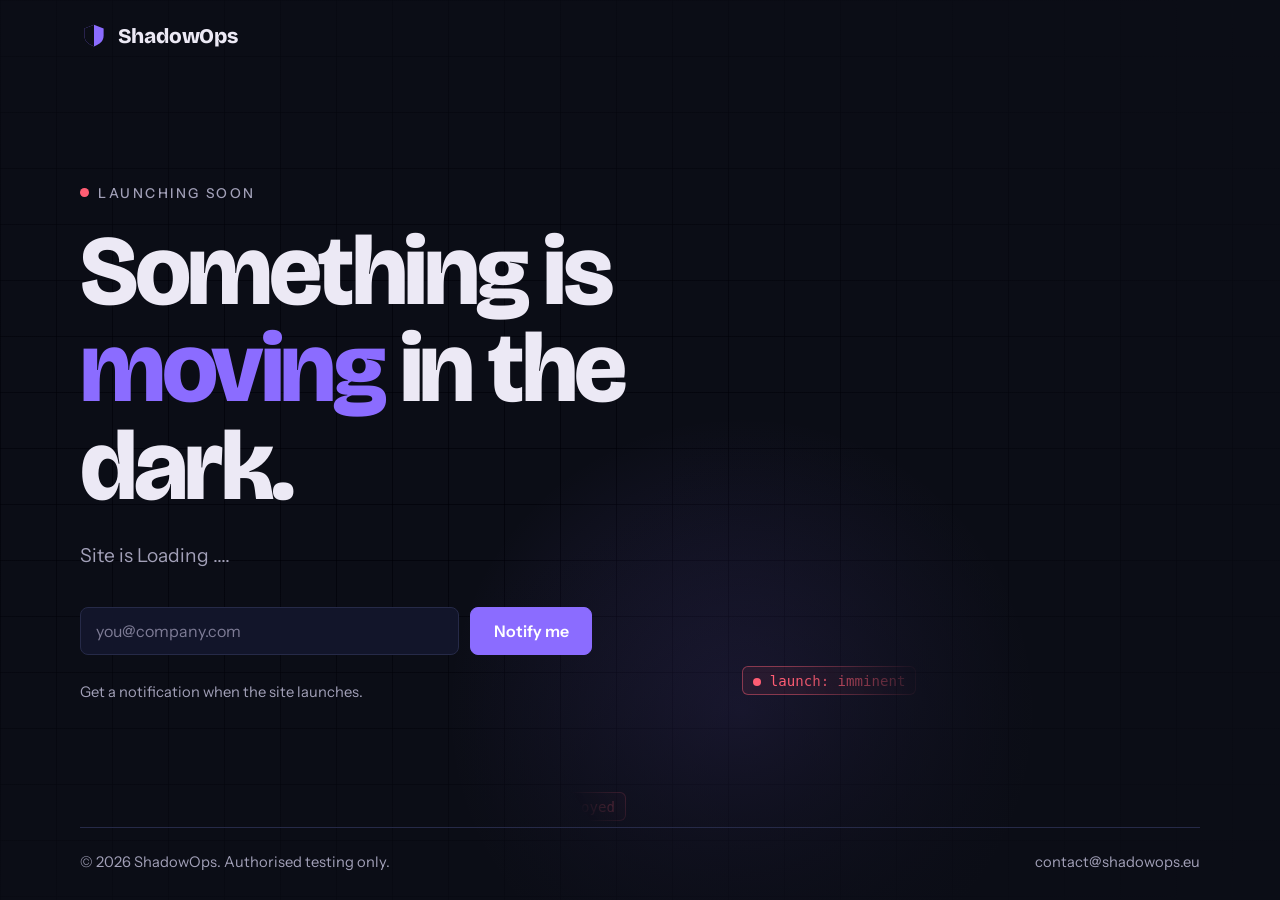
==== index.html @ 65a9c164 "Comming Soon Page" ====
<!DOCTYPE html>
<html lang="en">
<head>
<meta charset="utf-8">
<meta name="viewport" content="width=device-width, initial-scale=1">
<title>ShadowOps – Coming soon</title>
<meta name="description" content="ShadowOps is launching soon. Penetration testing, red teaming and purple teaming.">
<link rel="icon" href="data:image/svg+xml,<svg xmlns='http://www.w3.org/2000/svg' viewBox='0 0 32 32'><rect width='32' height='32' rx='7' fill='%230b0d16'/><path d='M16 5 6 9v7c0 6 4 9 10 11 6-2 10-5 10-11V9z' fill='%238b6cff'/><path d='M16 5v22c-6-2-10-5-10-11V9z' fill='%230b0d16'/></svg>">
<link rel="preconnect" href="https://fonts.googleapis.com">
<link rel="preconnect" href="https://fonts.gstatic.com" crossorigin>
<link href="https://fonts.googleapis.com/css2?family=Bricolage+Grotesque:opsz,wght@12..96,500;12..96,700;12..96,800&family=Instrument+Sans:wght@400;500;600&display=swap" rel="stylesheet">
<style>
:root{
  --ink:#0b0d16; --line:#262a48; --panel:#12152a;
  --text:#ece9f5; --muted:#a2a0b8; --violet:#8b6cff; --signal:#ff5d73;
  --display:"Bricolage Grotesque","Segoe UI",system-ui,sans-serif;
  --body:"Instrument Sans","Segoe UI",system-ui,sans-serif;
  --mono:ui-monospace,SFMono-Regular,Menlo,Consolas,monospace;
}
*{box-sizing:border-box;margin:0}
html,body{height:100%}
body{background:var(--ink);color:var(--text);font:400 1.0625rem/1.65 var(--body);-webkit-font-smoothing:antialiased}
:focus-visible{outline:2px solid var(--violet);outline-offset:3px;border-radius:4px}
.wrap{width:min(1120px,100% - 2.5rem);margin-inline:auto}

.hero{position:relative;min-height:100svh;display:flex;flex-direction:column;overflow:hidden;
  background:
   radial-gradient(circle 420px at var(--x,70%) var(--y,40%),rgba(139,108,255,.16),transparent 70%),
   linear-gradient(var(--line) 1px,transparent 1px) 0 0/56px 56px,
   linear-gradient(90deg,var(--line) 1px,transparent 1px) 0 0/56px 56px,
   var(--ink);
  background-blend-mode:normal,soft-light,soft-light,normal}
.hero::after{content:"";position:absolute;inset:0;background:radial-gradient(ellipse at 30% 50%,transparent 20%,var(--ink) 95%);pointer-events:none}

header{position:relative;z-index:3;padding:1.4rem 0}
.logo{display:inline-flex;align-items:center;gap:.6rem;font:800 1.3rem var(--display);letter-spacing:-.01em}

main{position:relative;z-index:3;flex:1;display:flex;align-items:center}
.eyebrow{display:inline-flex;align-items:center;gap:.6rem;font:500 .85rem var(--body);letter-spacing:.18em;text-transform:uppercase;color:var(--muted);margin-bottom:1.4rem}
.eyebrow::before{content:"";width:.55rem;height:.55rem;border-radius:50%;background:var(--signal);box-shadow:0 0 0 0 rgba(255,93,115,.6);animation:pulse 2.2s infinite}
@keyframes pulse{70%{box-shadow:0 0 0 .7rem rgba(255,93,115,0)}100%{box-shadow:0 0 0 0 rgba(255,93,115,0)}}
h1{font:800 clamp(2.8rem,8vw,6.2rem)/.98 var(--display);letter-spacing:-.035em;max-width:11ch}
h1 em{font-style:normal;color:var(--violet)}
.lead{margin-top:1.6rem;max-width:46ch;color:var(--muted);font-size:1.2rem}

form{margin-top:2.2rem;display:flex;gap:.7rem;flex-wrap:wrap;max-width:32rem}
input{flex:1 1 15rem;font:400 1rem var(--body);color:var(--text);background:var(--panel);border:1px solid var(--line);border-radius:8px;padding:.8rem .95rem}
input::placeholder{color:#7e7c96}
input:focus{outline:2px solid var(--violet);outline-offset:1px;border-color:transparent}
button{padding:.8rem 1.4rem;border:1px solid var(--violet);border-radius:8px;background:var(--violet);color:#fff;font:600 1rem var(--body);cursor:pointer;transition:background .2s,transform .2s}
button:hover{background:#a08aff;transform:translateY(-1px)}
.hint{margin-top:1.6rem;color:var(--muted);font-size:.92rem}

footer{position:relative;z-index:3;padding:1.6rem 0;color:var(--muted);font-size:.92rem}
footer .wrap{display:flex;justify-content:space-between;flex-wrap:wrap;gap:.6rem;border-top:1px solid var(--line);padding-top:1.4rem}

.found{position:absolute;inset:0;z-index:1;pointer-events:none;
  -webkit-mask-image:radial-gradient(circle 190px at var(--x,70%) var(--y,40%),#000 30%,transparent 100%);
          mask-image:radial-gradient(circle 190px at var(--x,70%) var(--y,40%),#000 30%,transparent 100%)}
.found span{position:absolute;font:500 .88rem var(--mono);color:var(--signal);white-space:nowrap;
  padding:.35rem .6rem;border:1px solid rgba(255,93,115,.45);border-radius:6px;background:rgba(255,93,115,.08)}
.found span::before{content:"";display:inline-block;width:.5rem;height:.5rem;border-radius:50%;background:var(--signal);margin-right:.55rem}

@media(prefers-reduced-motion:reduce){*{animation:none!important;transition:none!important}}
</style>
</head>
<body>
<div class="hero" id="hero">
  <div class="found" aria-hidden="true">
    <span style="left:8%;top:24%">status: staging environment</span>
    <span style="left:56%;top:16%">pentesting: ready</span>
    <span style="left:64%;top:46%">red teaming: ready</span>
    <span style="left:12%;top:68%">purple teaming: ready</span>
    <span style="left:58%;top:74%">launch: imminent</span>
    <span style="left:32%;top:88%">website: 98% deployed</span>
    <span style="left:78%;top:30%">you found us early</span>
  </div>

  <header>
    <div class="wrap">
      <span class="logo">
        <svg width="28" height="28" viewBox="0 0 32 32" aria-hidden="true"><path d="M16 3 5 7.5v8c0 6.500 4.500 10 11 12.500 6.500-2.500 11-6 11-12.500v-8z" fill="#8b6cff"/><path d="M16 3v25C9.500 25.500 5 22 5 15.500v-8z" fill="#0b0d16"/></svg>
        ShadowOps
      </span>
    </div>
  </header>

  <main>
    <div class="wrap">
      <div class="eyebrow">Launching soon</div>
      <h1>Something is <em>moving</em> in the dark.</h1>
      <p class="lead">Site is Loading ....</p>
      <form id="form">
        <input type="email" name="email" placeholder="you@company.com" aria-label="Email address" required autocomplete="email">
        <button type="submit">Notify me</button>
      </form>
      <p class="hint" id="hint">Get a notification when the site launches.</p>
    </div>
  </main>

  <footer>
    <div class="wrap">
      <span>© <span id="yr"></span> ShadowOps. Authorised testing only.</span>
      <span>contact@shadowops.eu</span>
    </div>
  </footer>
</div>

<script>
const hero=document.getElementById('hero'),found=hero.querySelector('.found'),hint=document.getElementById('hint');
const reduce=matchMedia('(prefers-reduced-motion: reduce)').matches;
let t=0,pointer=false;
const set=(x,y)=>{for(const el of [hero,found]){el.style.setProperty('--x',x+'px');el.style.setProperty('--y',y+'px')}};
hero.addEventListener('pointermove',e=>{if(e.pointerType==='mouse'){pointer=true;const r=hero.getBoundingClientRect();set(e.clientX-r.left,e.clientY-r.top)}});
hero.addEventListener('pointerleave',()=>{pointer=false});
if(!reduce){(function drift(){
  if(!pointer){const r=hero.getBoundingClientRect();t+=.006;
    set(r.width*(.5+.38*Math.sin(t*1.3)),r.height*(.5+.3*Math.sin(t*1.9+1)))}
  requestAnimationFrame(drift)})();
}else{set(innerWidth*.65,innerHeight*.45)}
if(matchMedia('(hover: none)').matches)hint.textContent='The light is scanning. Watch what it uncovers.';
document.getElementById('yr').textContent=new Date().getFullYear();
document.getElementById('form').addEventListener('submit',e=>{
  e.preventDefault();const email=new FormData(e.target).get('email');
  location.href='mailto:contact@shadowops.eu?subject='+encodeURIComponent('Notify me at launch')+'&body='+encodeURIComponent('Please notify me when ShadowOps launches: '+email);
});
</script>
</body>
</html>
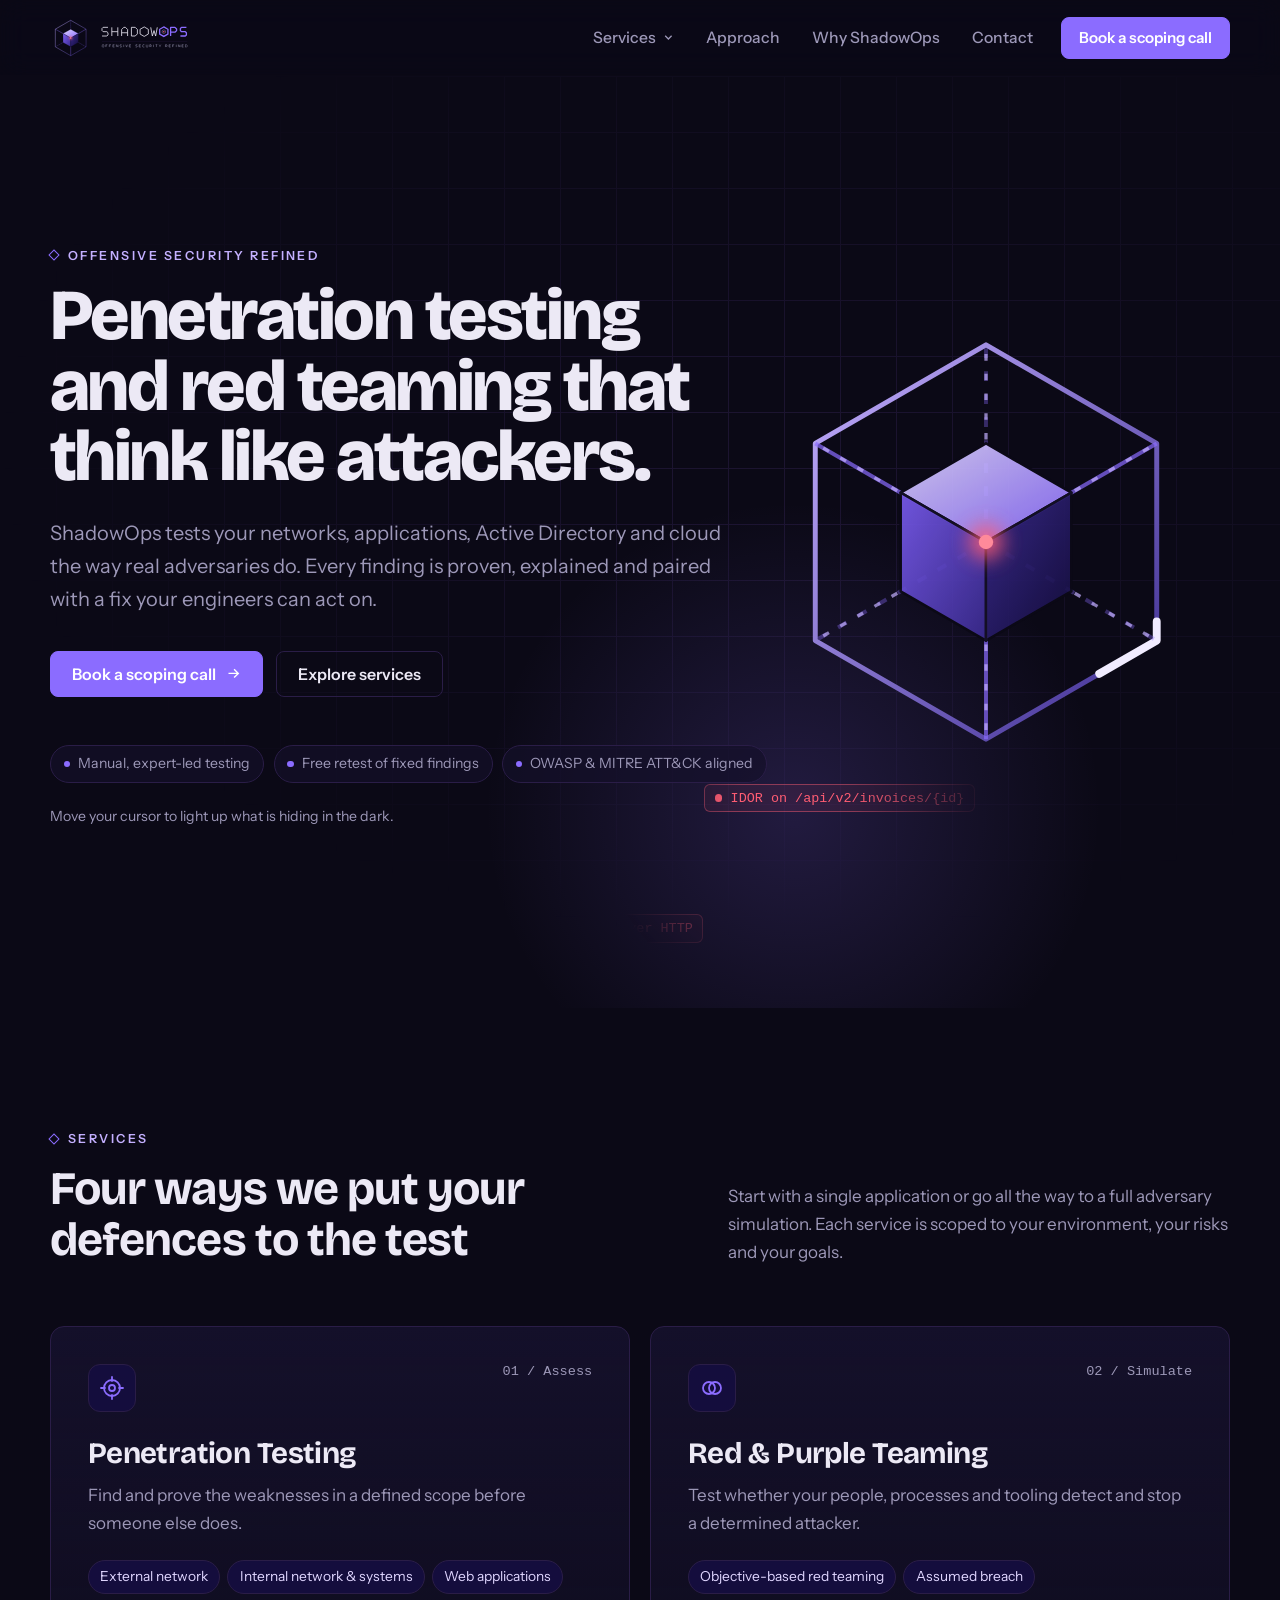
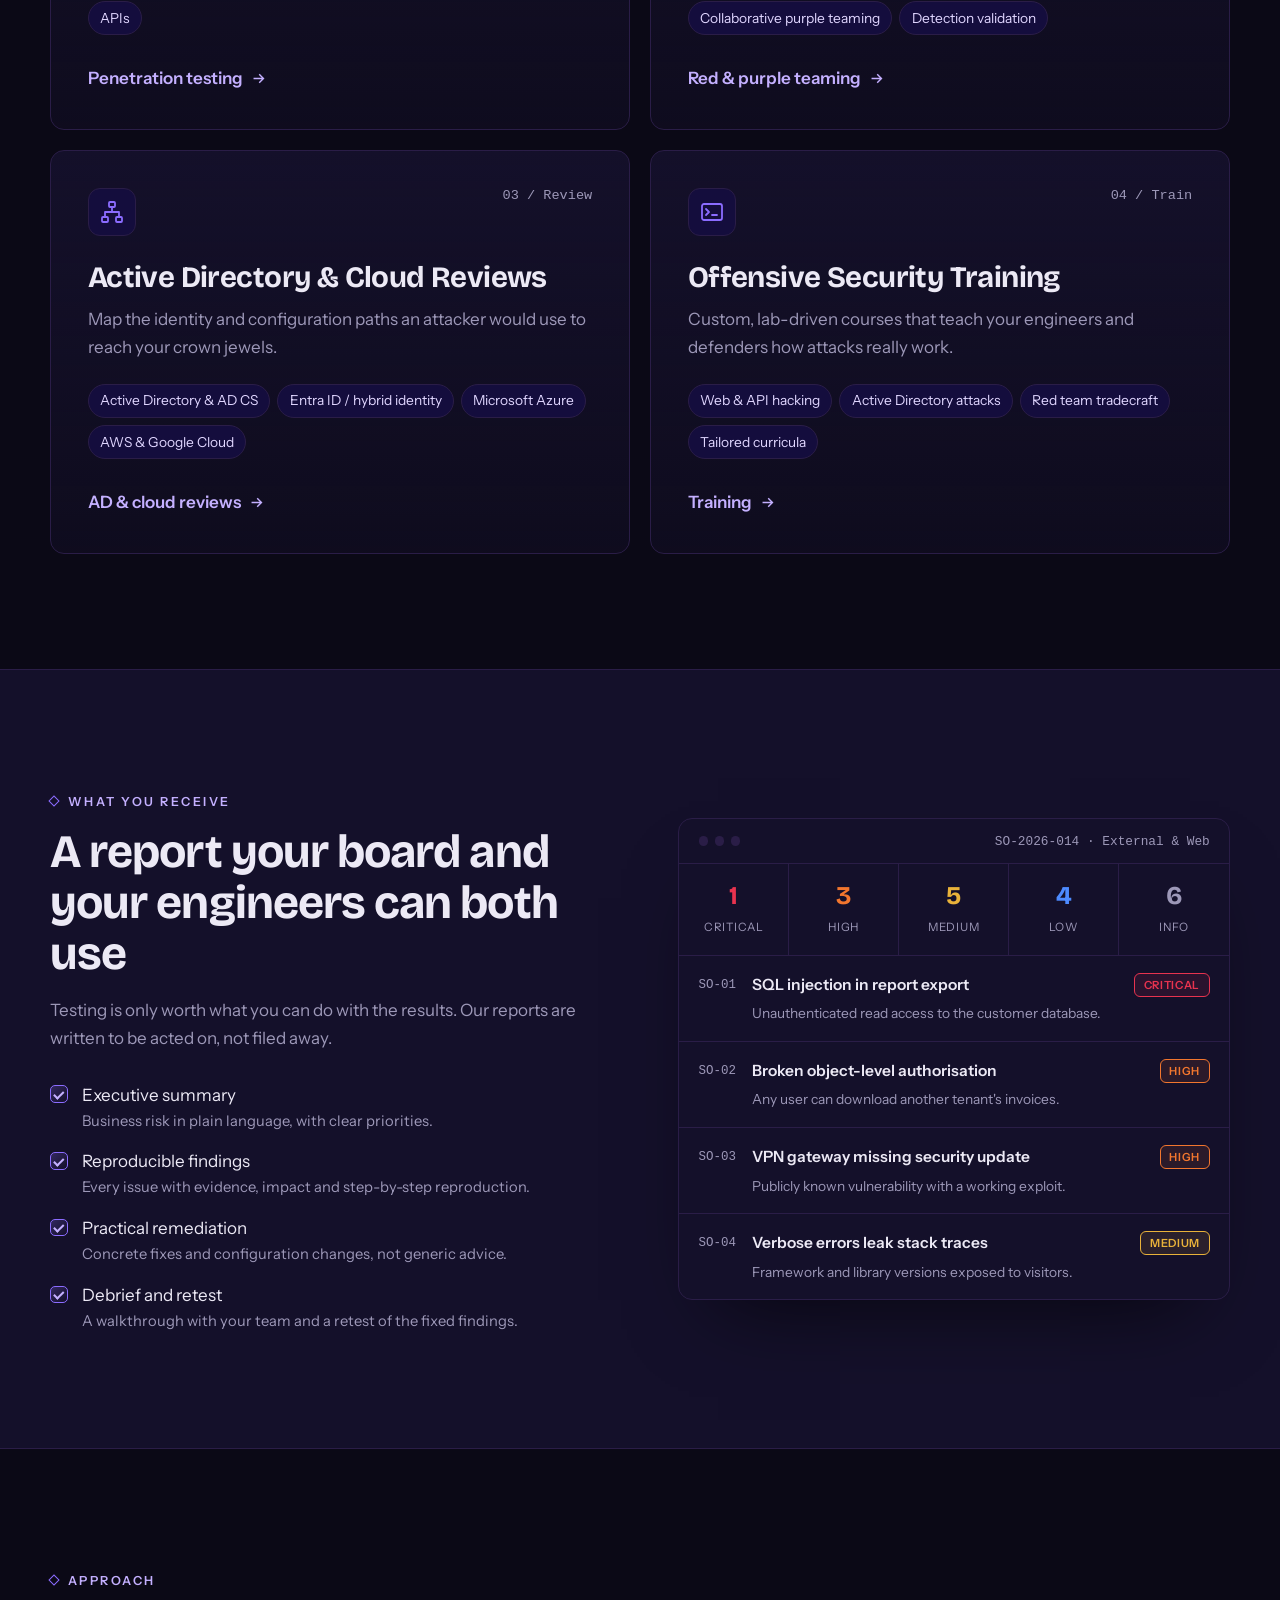
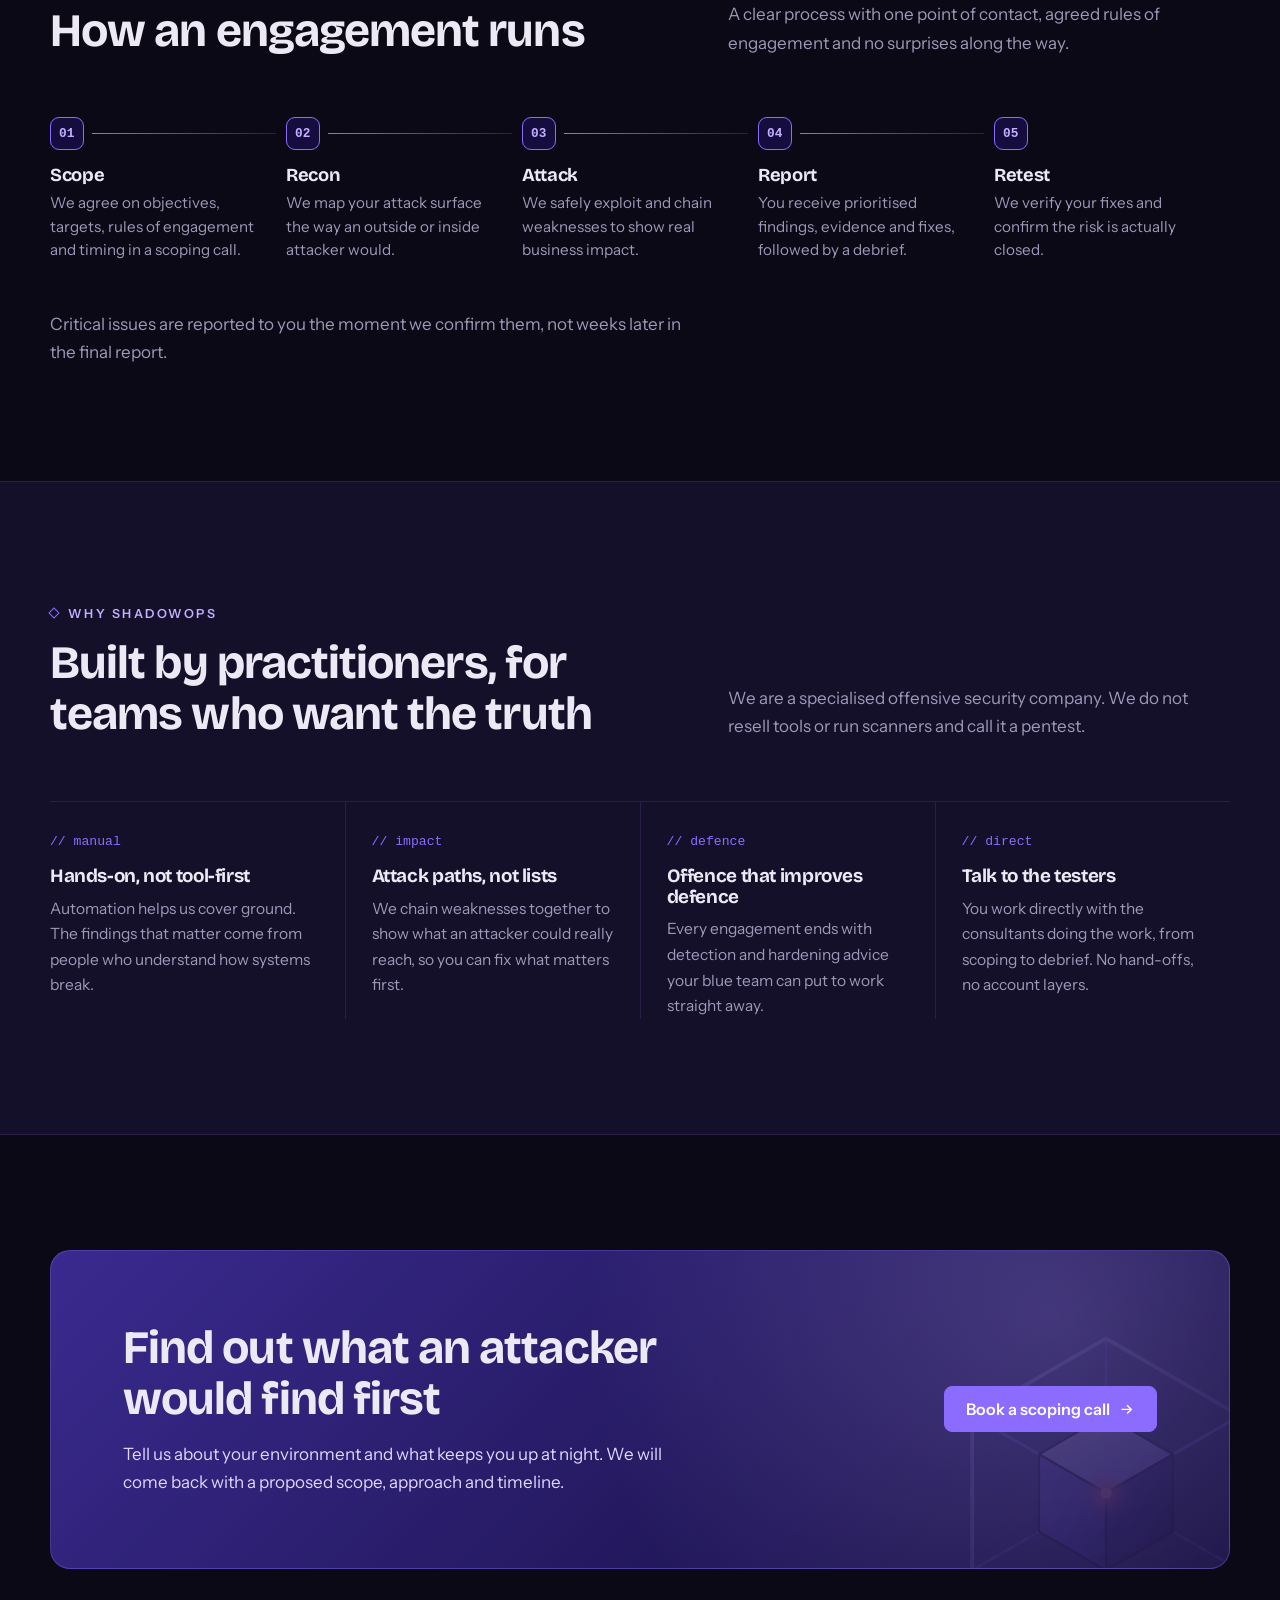
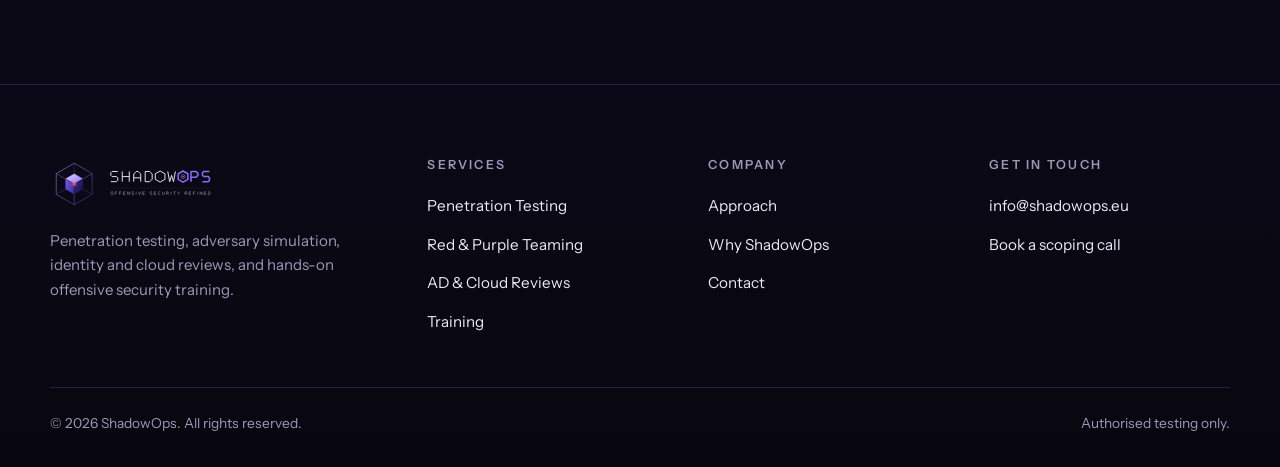
==== commit 1a23eb63: "Upload initial site" ====
--- a/index.html
+++ b/index.html
@@ -3,127 +3,270 @@
 <head>
 <meta charset="utf-8">
 <meta name="viewport" content="width=device-width, initial-scale=1">
-<title>ShadowOps – Coming soon</title>
-<meta name="description" content="ShadowOps is launching soon. Penetration testing, red teaming and purple teaming.">
-<link rel="icon" href="data:image/svg+xml,<svg xmlns='http://www.w3.org/2000/svg' viewBox='0 0 32 32'><rect width='32' height='32' rx='7' fill='%230b0d16'/><path d='M16 5 6 9v7c0 6 4 9 10 11 6-2 10-5 10-11V9z' fill='%238b6cff'/><path d='M16 5v22c-6-2-10-5-10-11V9z' fill='%230b0d16'/></svg>">
+<title>ShadowOps – Penetration Testing, Red Teaming &amp; Offensive Security Training</title>
+<meta name="description" content="ShadowOps tests your networks, web applications, APIs, Active Directory and cloud the way real attackers do, runs red and purple team operations, and trains your engineers hands-on.">
+<meta name="theme-color" content="#0B0916">
+<link rel="icon" href="favicon.svg" type="image/svg+xml">
+<link rel="icon" href="favicon.ico" sizes="48x48">
+<link rel="apple-touch-icon" href="apple-touch-icon.png">
+<link rel="manifest" href="site.webmanifest">
+<meta property="og:type" content="website">
+<meta property="og:site_name" content="ShadowOps">
+<meta property="og:title" content="ShadowOps – Offensive Security Refined">
+<meta property="og:description" content="Penetration testing, red and purple teaming, Active Directory and cloud reviews, and hands-on offensive security training.">
+<meta property="og:image" content="assets/brand/og-image.png">
+<meta name="twitter:card" content="summary_large_image">
 <link rel="preconnect" href="https://fonts.googleapis.com">
 <link rel="preconnect" href="https://fonts.gstatic.com" crossorigin>
 <link href="https://fonts.googleapis.com/css2?family=Bricolage+Grotesque:opsz,wght@12..96,500;12..96,700;12..96,800&family=Instrument+Sans:wght@400;500;600&display=swap" rel="stylesheet">
-<style>
-:root{
-  --ink:#0b0d16; --line:#262a48; --panel:#12152a;
-  --text:#ece9f5; --muted:#a2a0b8; --violet:#8b6cff; --signal:#ff5d73;
-  --display:"Bricolage Grotesque","Segoe UI",system-ui,sans-serif;
-  --body:"Instrument Sans","Segoe UI",system-ui,sans-serif;
-  --mono:ui-monospace,SFMono-Regular,Menlo,Consolas,monospace;
-}
-*{box-sizing:border-box;margin:0}
-html,body{height:100%}
-body{background:var(--ink);color:var(--text);font:400 1.0625rem/1.65 var(--body);-webkit-font-smoothing:antialiased}
-:focus-visible{outline:2px solid var(--violet);outline-offset:3px;border-radius:4px}
-.wrap{width:min(1120px,100% - 2.5rem);margin-inline:auto}
-
-.hero{position:relative;min-height:100svh;display:flex;flex-direction:column;overflow:hidden;
-  background:
-   radial-gradient(circle 420px at var(--x,70%) var(--y,40%),rgba(139,108,255,.16),transparent 70%),
-   linear-gradient(var(--line) 1px,transparent 1px) 0 0/56px 56px,
-   linear-gradient(90deg,var(--line) 1px,transparent 1px) 0 0/56px 56px,
-   var(--ink);
-  background-blend-mode:normal,soft-light,soft-light,normal}
-.hero::after{content:"";position:absolute;inset:0;background:radial-gradient(ellipse at 30% 50%,transparent 20%,var(--ink) 95%);pointer-events:none}
-
-header{position:relative;z-index:3;padding:1.4rem 0}
-.logo{display:inline-flex;align-items:center;gap:.6rem;font:800 1.3rem var(--display);letter-spacing:-.01em}
-
-main{position:relative;z-index:3;flex:1;display:flex;align-items:center}
-.eyebrow{display:inline-flex;align-items:center;gap:.6rem;font:500 .85rem var(--body);letter-spacing:.18em;text-transform:uppercase;color:var(--muted);margin-bottom:1.4rem}
-.eyebrow::before{content:"";width:.55rem;height:.55rem;border-radius:50%;background:var(--signal);box-shadow:0 0 0 0 rgba(255,93,115,.6);animation:pulse 2.2s infinite}
-@keyframes pulse{70%{box-shadow:0 0 0 .7rem rgba(255,93,115,0)}100%{box-shadow:0 0 0 0 rgba(255,93,115,0)}}
-h1{font:800 clamp(2.8rem,8vw,6.2rem)/.98 var(--display);letter-spacing:-.035em;max-width:11ch}
-h1 em{font-style:normal;color:var(--violet)}
-.lead{margin-top:1.6rem;max-width:46ch;color:var(--muted);font-size:1.2rem}
-
-form{margin-top:2.2rem;display:flex;gap:.7rem;flex-wrap:wrap;max-width:32rem}
-input{flex:1 1 15rem;font:400 1rem var(--body);color:var(--text);background:var(--panel);border:1px solid var(--line);border-radius:8px;padding:.8rem .95rem}
-input::placeholder{color:#7e7c96}
-input:focus{outline:2px solid var(--violet);outline-offset:1px;border-color:transparent}
-button{padding:.8rem 1.4rem;border:1px solid var(--violet);border-radius:8px;background:var(--violet);color:#fff;font:600 1rem var(--body);cursor:pointer;transition:background .2s,transform .2s}
-button:hover{background:#a08aff;transform:translateY(-1px)}
-.hint{margin-top:1.6rem;color:var(--muted);font-size:.92rem}
-
-footer{position:relative;z-index:3;padding:1.6rem 0;color:var(--muted);font-size:.92rem}
-footer .wrap{display:flex;justify-content:space-between;flex-wrap:wrap;gap:.6rem;border-top:1px solid var(--line);padding-top:1.4rem}
-
-.found{position:absolute;inset:0;z-index:1;pointer-events:none;
-  -webkit-mask-image:radial-gradient(circle 190px at var(--x,70%) var(--y,40%),#000 30%,transparent 100%);
-          mask-image:radial-gradient(circle 190px at var(--x,70%) var(--y,40%),#000 30%,transparent 100%)}
-.found span{position:absolute;font:500 .88rem var(--mono);color:var(--signal);white-space:nowrap;
-  padding:.35rem .6rem;border:1px solid rgba(255,93,115,.45);border-radius:6px;background:rgba(255,93,115,.08)}
-.found span::before{content:"";display:inline-block;width:.5rem;height:.5rem;border-radius:50%;background:var(--signal);margin-right:.55rem}
-
-@media(prefers-reduced-motion:reduce){*{animation:none!important;transition:none!important}}
-</style>
+<link rel="stylesheet" href="assets/css/site.css">
 </head>
 <body>
-<div class="hero" id="hero">
-  <div class="found" aria-hidden="true">
-    <span style="left:8%;top:24%">status: staging environment</span>
-    <span style="left:56%;top:16%">pentesting: ready</span>
-    <span style="left:64%;top:46%">red teaming: ready</span>
-    <span style="left:12%;top:68%">purple teaming: ready</span>
-    <span style="left:58%;top:74%">launch: imminent</span>
-    <span style="left:32%;top:88%">website: 98% deployed</span>
-    <span style="left:78%;top:30%">you found us early</span>
+<a class="skip" href="#main">Skip to content</a>
+
+<header class="site-header">
+  <div class="wrap">
+    <a class="brand" href="index.html" aria-label="ShadowOps home"><img src="assets/brand/shadowops-logo-horizontal-dark.svg" alt="ShadowOps – Offensive Security Refined" width="142" height="46"></a>
+    <button class="menu-toggle" aria-expanded="false" aria-controls="nav" aria-label="Open menu">
+      <svg class="open" viewBox="0 0 24 24" fill="none" stroke="currentColor" stroke-width="2" stroke-linecap="round"><path d="M4 7h16M4 12h16M4 17h16"/></svg>
+      <svg class="close" viewBox="0 0 24 24" fill="none" stroke="currentColor" stroke-width="2" stroke-linecap="round"><path d="M6 6l12 12M18 6 6 18"/></svg>
+    </button>
+    <nav class="nav" id="nav" aria-label="Main">
+      <div class="nav-drop">
+        <button type="button" aria-expanded="false" aria-controls="mega">Services <svg viewBox="0 0 24 24" fill="none" stroke="currentColor" stroke-width="2.4"><path d="m6 9 6 6 6-6"/></svg></button>
+        <div class="mega" id="mega">
+          <a href="penetration-testing.html"><span class="ico"><svg viewBox="0 0 24 24" fill="none" stroke="currentColor" stroke-width="1.8" stroke-linecap="round"><circle cx="12" cy="12" r="8"/><circle cx="12" cy="12" r="3"/><path d="M12 1v4M12 19v4M1 12h4M19 12h4"/></svg></span><strong>Penetration Testing</strong><span>Networks, systems, web applications and APIs</span></a>
+          <a href="adversary-simulation.html"><span class="ico"><svg viewBox="0 0 24 24" fill="none" stroke="currentColor" stroke-width="1.8"><circle cx="9" cy="12" r="6"/><circle cx="15" cy="12" r="6"/></svg></span><strong>Red &amp; Purple Teaming</strong><span>Adversary simulation and detection tuning</span></a>
+          <a href="security-reviews.html"><span class="ico"><svg viewBox="0 0 24 24" fill="none" stroke="currentColor" stroke-width="1.8" stroke-linejoin="round"><rect x="9" y="2" width="6" height="5" rx="1"/><rect x="2" y="17" width="6" height="5" rx="1"/><rect x="16" y="17" width="6" height="5" rx="1"/><path d="M12 7v5M5 17v-5h14v5"/></svg></span><strong>Active Directory &amp; Cloud</strong><span>Identity and configuration reviews</span></a>
+          <a href="training.html"><span class="ico"><svg viewBox="0 0 24 24" fill="none" stroke="currentColor" stroke-width="1.8" stroke-linecap="round" stroke-linejoin="round"><rect x="2" y="4" width="20" height="16" rx="2"/><path d="m6 9 3 3-3 3M12 15h5"/></svg></span><strong>Offensive Security Training</strong><span>Custom, hands-on courses for your team</span></a>
+        </div>
+      </div>
+      <a href="index.html#approach">Approach</a>
+      <a href="index.html#why">Why ShadowOps</a>
+      <a href="contact.html">Contact</a>
+      <a class="btn" href="contact.html">Book a scoping call</a>
+    </nav>
   </div>
-
-  <header>
-    <div class="wrap">
-      <span class="logo">
-        <svg width="28" height="28" viewBox="0 0 32 32" aria-hidden="true"><path d="M16 3 5 7.5v8c0 6.500 4.500 10 11 12.500 6.500-2.500 11-6 11-12.500v-8z" fill="#8b6cff"/><path d="M16 3v25C9.500 25.500 5 22 5 15.500v-8z" fill="#0b0d16"/></svg>
-        ShadowOps
-      </span>
-    </div>
-  </header>
-
-  <main>
-    <div class="wrap">
-      <div class="eyebrow">Launching soon</div>
-      <h1>Something is <em>moving</em> in the dark.</h1>
-      <p class="lead">Site is Loading ....</p>
-      <form id="form">
-        <input type="email" name="email" placeholder="you@company.com" aria-label="Email address" required autocomplete="email">
-        <button type="submit">Notify me</button>
-      </form>
-      <p class="hint" id="hint">Get a notification when the site launches.</p>
-    </div>
-  </main>
-
-  <footer>
-    <div class="wrap">
-      <span>© <span id="yr"></span> ShadowOps. Authorised testing only.</span>
-      <span>contact@shadowops.eu</span>
-    </div>
-  </footer>
-</div>
-
-<script>
-const hero=document.getElementById('hero'),found=hero.querySelector('.found'),hint=document.getElementById('hint');
-const reduce=matchMedia('(prefers-reduced-motion: reduce)').matches;
-let t=0,pointer=false;
-const set=(x,y)=>{for(const el of [hero,found]){el.style.setProperty('--x',x+'px');el.style.setProperty('--y',y+'px')}};
-hero.addEventListener('pointermove',e=>{if(e.pointerType==='mouse'){pointer=true;const r=hero.getBoundingClientRect();set(e.clientX-r.left,e.clientY-r.top)}});
-hero.addEventListener('pointerleave',()=>{pointer=false});
-if(!reduce){(function drift(){
-  if(!pointer){const r=hero.getBoundingClientRect();t+=.006;
-    set(r.width*(.5+.38*Math.sin(t*1.3)),r.height*(.5+.3*Math.sin(t*1.9+1)))}
-  requestAnimationFrame(drift)})();
-}else{set(innerWidth*.65,innerHeight*.45)}
-if(matchMedia('(hover: none)').matches)hint.textContent='The light is scanning. Watch what it uncovers.';
-document.getElementById('yr').textContent=new Date().getFullYear();
-document.getElementById('form').addEventListener('submit',e=>{
-  e.preventDefault();const email=new FormData(e.target).get('email');
-  location.href='mailto:contact@shadowops.eu?subject='+encodeURIComponent('Notify me at launch')+'&body='+encodeURIComponent('Please notify me when ShadowOps launches: '+email);
-});
-</script>
+</header>
+
+<main id="main">
+
+  <!-- HERO -->
+  <section class="hero grid-bg" data-light>
+    <img class="hero-mark" src="assets/brand/shadowops-mark-animated.svg" alt="" aria-hidden="true" width="460" height="460">
+    <div class="found" aria-hidden="true">
+      <span style="left:6%;top:16%">/admin reachable without login</span>
+      <span style="left:50%;top:12%">storage account "backups-prod" is public</span>
+      <span style="left:60%;top:42%">svc_sql is a member of Domain Admins</span>
+      <span style="left:10%;top:70%">default credentials on iDRAC</span>
+      <span style="left:55%;top:76%">IDOR on /api/v2/invoices/{id}</span>
+      <span style="left:30%;top:90%">ESC8: AD CS web enrolment over HTTP</span>
+      <span style="left:76%;top:24%">JWT signed with "secret"</span>
+      <span style="left:72%;top:60%">EDR blind to LSASS dump via comsvcs</span>
+    </div>
+    <div class="wrap" data-enter>
+      <p class="eyebrow">Offensive Security Refined</p>
+      <h1>Penetration testing and red teaming that think like attackers.</h1>
+      <p class="lead">ShadowOps tests your networks, applications, Active Directory and cloud the way real adversaries do. Every finding is proven, explained and paired with a fix your engineers can act on.</p>
+      <div class="btn-row">
+        <a class="btn" href="contact.html">Book a scoping call <svg viewBox="0 0 24 24" fill="none" stroke="currentColor" stroke-width="2"><path d="M5 12h14M13 6l6 6-6 6"/></svg></a>
+        <a class="btn ghost" href="#services">Explore services</a>
+      </div>
+      <div class="hero-facts">
+        <span class="chip">Manual, expert-led testing</span>
+        <span class="chip">Free retest of fixed findings</span>
+        <span class="chip">OWASP &amp; MITRE ATT&amp;CK aligned</span>
+      </div>
+      <p class="hint" id="hint">Move your cursor to light up what is hiding in the dark.</p>
+    </div>
+  </section>
+
+  <!-- SERVICES -->
+  <section id="services">
+    <div class="wrap">
+      <div class="section-head">
+        <div>
+          <p class="eyebrow">Services</p>
+          <h2>Four ways we put your defences to the test</h2>
+        </div>
+        <p class="sub">Start with a single application or go all the way to a full adversary simulation. Each service is scoped to your environment, your risks and your goals.</p>
+      </div>
+
+      <div class="pillars">
+        <a class="pillar" href="penetration-testing.html">
+          <div class="pillar-top">
+            <span class="ico"><svg viewBox="0 0 24 24" fill="none" stroke="currentColor" stroke-width="1.8" stroke-linecap="round"><circle cx="12" cy="12" r="8"/><circle cx="12" cy="12" r="3"/><path d="M12 1v4M12 19v4M1 12h4M19 12h4"/></svg></span>
+            <span class="num">01 / Assess</span>
+          </div>
+          <h3>Penetration Testing</h3>
+          <p>Find and prove the weaknesses in a defined scope before someone else does.</p>
+          <ul><li>External network</li><li>Internal network &amp; systems</li><li>Web applications</li><li>APIs</li></ul>
+          <span class="link-arrow">Penetration testing <svg viewBox="0 0 24 24" fill="none" stroke="currentColor" stroke-width="2"><path d="M5 12h14M13 6l6 6-6 6"/></svg></span>
+        </a>
+
+        <a class="pillar" href="adversary-simulation.html">
+          <div class="pillar-top">
+            <span class="ico"><svg viewBox="0 0 24 24" fill="none" stroke="currentColor" stroke-width="1.8"><circle cx="9" cy="12" r="6"/><circle cx="15" cy="12" r="6"/></svg></span>
+            <span class="num">02 / Simulate</span>
+          </div>
+          <h3>Red &amp; Purple Teaming</h3>
+          <p>Test whether your people, processes and tooling detect and stop a determined attacker.</p>
+          <ul><li>Objective-based red teaming</li><li>Assumed breach</li><li>Collaborative purple teaming</li><li>Detection validation</li></ul>
+          <span class="link-arrow">Red &amp; purple teaming <svg viewBox="0 0 24 24" fill="none" stroke="currentColor" stroke-width="2"><path d="M5 12h14M13 6l6 6-6 6"/></svg></span>
+        </a>
+
+        <a class="pillar" href="security-reviews.html">
+          <div class="pillar-top">
+            <span class="ico"><svg viewBox="0 0 24 24" fill="none" stroke="currentColor" stroke-width="1.8" stroke-linejoin="round"><rect x="9" y="2" width="6" height="5" rx="1"/><rect x="2" y="17" width="6" height="5" rx="1"/><rect x="16" y="17" width="6" height="5" rx="1"/><path d="M12 7v5M5 17v-5h14v5"/></svg></span>
+            <span class="num">03 / Review</span>
+          </div>
+          <h3>Active Directory &amp; Cloud Reviews</h3>
+          <p>Map the identity and configuration paths an attacker would use to reach your crown jewels.</p>
+          <ul><li>Active Directory &amp; AD CS</li><li>Entra ID / hybrid identity</li><li>Microsoft Azure</li><li>AWS &amp; Google Cloud</li></ul>
+          <span class="link-arrow">AD &amp; cloud reviews <svg viewBox="0 0 24 24" fill="none" stroke="currentColor" stroke-width="2"><path d="M5 12h14M13 6l6 6-6 6"/></svg></span>
+        </a>
+
+        <a class="pillar" href="training.html">
+          <div class="pillar-top">
+            <span class="ico"><svg viewBox="0 0 24 24" fill="none" stroke="currentColor" stroke-width="1.8" stroke-linecap="round" stroke-linejoin="round"><rect x="2" y="4" width="20" height="16" rx="2"/><path d="m6 9 3 3-3 3M12 15h5"/></svg></span>
+            <span class="num">04 / Train</span>
+          </div>
+          <h3>Offensive Security Training</h3>
+          <p>Custom, lab-driven courses that teach your engineers and defenders how attacks really work.</p>
+          <ul><li>Web &amp; API hacking</li><li>Active Directory attacks</li><li>Red team tradecraft</li><li>Tailored curricula</li></ul>
+          <span class="link-arrow">Training <svg viewBox="0 0 24 24" fill="none" stroke="currentColor" stroke-width="2"><path d="M5 12h14M13 6l6 6-6 6"/></svg></span>
+        </a>
+      </div>
+    </div>
+  </section>
+
+  <!-- REPORT -->
+  <section class="band" id="report">
+    <div class="wrap split">
+      <div>
+        <p class="eyebrow">What you receive</p>
+        <h2>A report your board and your engineers can both use</h2>
+        <p class="sub">Testing is only worth what you can do with the results. Our reports are written to be acted on, not filed away.</p>
+        <ul class="checklist">
+          <li>Executive summary <small>Business risk in plain language, with clear priorities.</small></li>
+          <li>Reproducible findings <small>Every issue with evidence, impact and step-by-step reproduction.</small></li>
+          <li>Practical remediation <small>Concrete fixes and configuration changes, not generic advice.</small></li>
+          <li>Debrief and retest <small>A walkthrough with your team and a retest of the fixed findings.</small></li>
+        </ul>
+      </div>
+      <div class="report" aria-label="Example report summary">
+        <div class="report-bar"><span class="dots"><i></i><i></i><i></i></span><span>SO-2026-014 · External &amp; Web</span></div>
+        <div class="report-sum">
+          <div><b style="color:var(--sev-critical)">1</b><span>Critical</span></div>
+          <div><b style="color:var(--sev-high)">3</b><span>High</span></div>
+          <div><b style="color:var(--sev-medium)">5</b><span>Medium</span></div>
+          <div><b style="color:var(--sev-low)">4</b><span>Low</span></div>
+          <div><b style="color:var(--sev-info)">6</b><span>Info</span></div>
+        </div>
+        <div class="finding"><span class="id">SO-01</span><span class="t">SQL injection in report export</span><span class="sev c">Critical</span><span class="d">Unauthenticated read access to the customer database.</span></div>
+        <div class="finding"><span class="id">SO-02</span><span class="t">Broken object-level authorisation</span><span class="sev h">High</span><span class="d">Any user can download another tenant's invoices.</span></div>
+        <div class="finding"><span class="id">SO-03</span><span class="t">VPN gateway missing security update</span><span class="sev h">High</span><span class="d">Publicly known vulnerability with a working exploit.</span></div>
+        <div class="finding"><span class="id">SO-04</span><span class="t">Verbose errors leak stack traces</span><span class="sev m">Medium</span><span class="d">Framework and library versions exposed to visitors.</span></div>
+      </div>
+    </div>
+  </section>
+
+  <!-- APPROACH -->
+  <section id="approach">
+    <div class="wrap">
+      <div class="section-head">
+        <div>
+          <p class="eyebrow">Approach</p>
+          <h2>How an engagement runs</h2>
+        </div>
+        <p class="sub">A clear process with one point of contact, agreed rules of engagement and no surprises along the way.</p>
+      </div>
+      <ol class="steps">
+        <li><h3>Scope</h3><p>We agree on objectives, targets, rules of engagement and timing in a scoping call.</p></li>
+        <li><h3>Recon</h3><p>We map your attack surface the way an outside or inside attacker would.</p></li>
+        <li><h3>Attack</h3><p>We safely exploit and chain weaknesses to show real business impact.</p></li>
+        <li><h3>Report</h3><p>You receive prioritised findings, evidence and fixes, followed by a debrief.</p></li>
+        <li><h3>Retest</h3><p>We verify your fixes and confirm the risk is actually closed.</p></li>
+      </ol>
+      <p class="sub" style="margin-top:3rem">Critical issues are reported to you the moment we confirm them, not weeks later in the final report.</p>
+    </div>
+  </section>
+
+  <!-- WHY -->
+  <section class="band" id="why">
+    <div class="wrap">
+      <div class="section-head">
+        <div>
+          <p class="eyebrow">Why ShadowOps</p>
+          <h2>Built by practitioners, for teams who want the truth</h2>
+        </div>
+        <p class="sub">We are a specialised offensive security company. We do not resell tools or run scanners and call it a pentest.</p>
+      </div>
+      <div class="features">
+        <div class="feature"><span class="k">// manual</span><h3>Hands-on, not tool-first</h3><p>Automation helps us cover ground. The findings that matter come from people who understand how systems break.</p></div>
+        <div class="feature"><span class="k">// impact</span><h3>Attack paths, not lists</h3><p>We chain weaknesses together to show what an attacker could really reach, so you can fix what matters first.</p></div>
+        <div class="feature"><span class="k">// defence</span><h3>Offence that improves defence</h3><p>Every engagement ends with detection and hardening advice your blue team can put to work straight away.</p></div>
+        <div class="feature"><span class="k">// direct</span><h3>Talk to the testers</h3><p>You work directly with the consultants doing the work, from scoping to debrief. No hand-offs, no account layers.</p></div>
+      </div>
+    </div>
+  </section>
+
+  <!-- CTA -->
+  <section id="start">
+    <div class="wrap">
+      <div class="cta-band">
+        <img class="cube" src="assets/brand/shadowops-mark-dark.svg" alt="" aria-hidden="true" width="340" height="340">
+        <div>
+          <h2>Find out what an attacker would find first</h2>
+          <p>Tell us about your environment and what keeps you up at night. We will come back with a proposed scope, approach and timeline.</p>
+        </div>
+        <div class="btn-row">
+          <a class="btn" href="contact.html">Book a scoping call <svg viewBox="0 0 24 24" fill="none" stroke="currentColor" stroke-width="2"><path d="M5 12h14M13 6l6 6-6 6"/></svg></a>
+        </div>
+      </div>
+    </div>
+  </section>
+</main>
+
+<footer class="site-footer">
+  <div class="wrap">
+    <div class="foot">
+      <div>
+        <img src="assets/brand/shadowops-logo-horizontal-dark.svg" alt="ShadowOps" width="166" height="54">
+        <p>Penetration testing, adversary simulation, identity and cloud reviews, and hands-on offensive security training.</p>
+      </div>
+      <div>
+        <h4>Services</h4>
+        <ul>
+          <li><a href="penetration-testing.html">Penetration Testing</a></li>
+          <li><a href="adversary-simulation.html">Red &amp; Purple Teaming</a></li>
+          <li><a href="security-reviews.html">AD &amp; Cloud Reviews</a></li>
+          <li><a href="training.html">Training</a></li>
+        </ul>
+      </div>
+      <div>
+        <h4>Company</h4>
+        <ul>
+          <li><a href="index.html#approach">Approach</a></li>
+          <li><a href="index.html#why">Why ShadowOps</a></li>
+          <li><a href="contact.html">Contact</a></li>
+        </ul>
+      </div>
+      <div>
+        <h4>Get in touch</h4>
+        <ul>
+          <li><a href="mailto:info@shadowops.eu">info@shadowops.eu</a></li>
+          <li><a href="contact.html">Book a scoping call</a></li>
+        </ul>
+      </div>
+    </div>
+    <div class="foot-bottom">
+      <span>© <span data-year>2026</span> ShadowOps. All rights reserved.</span>
+      <span>Authorised testing only.</span>
+    </div>
+  </div>
+</footer>
+
+<script src="assets/js/site.js" defer></script>
 </body>
 </html>
--- a/assets/css/site.css
+++ b/assets/css/site.css
@@ -0,0 +1,360 @@
+/* ShadowOps website — shared styles
+   Colours and fonts follow the ShadowOps brand kit (BrandKit/web/brand.css). */
+
+:root{
+  --ink:#0B0916; --panel:#14102A; --panel-2:#1A1535; --line:#2A1D47; --midnight:#140D3D; --deep:#3A2A8F;
+  --violet:#8B6CFF; --violet-hi:#A08AFF; --orchid:#C4B0FF; --lilac:#E0D6FF;
+  --text:#ECE9F5; --muted:#9D98B8; --signal:#FF5D73;
+  --sev-critical:#E8334F; --sev-high:#F2762E; --sev-medium:#E9B23A; --sev-low:#4D8BFF; --sev-info:#9D98B8;
+  --display:"Bricolage Grotesque","Segoe UI",system-ui,sans-serif;
+  --body:"Instrument Sans","Segoe UI",system-ui,sans-serif;
+  --mono:ui-monospace,SFMono-Regular,Menlo,Consolas,monospace;
+  --radius:14px; --radius-sm:8px;
+  --wrap:1180px; --gutter:clamp(1rem,4vw,2.5rem);
+  --header-h:76px;
+}
+
+*,*::before,*::after{box-sizing:border-box}
+*{margin:0}
+html{scroll-behavior:smooth;scroll-padding-top:calc(var(--header-h) + 1rem);-webkit-text-size-adjust:100%}
+body{background:var(--ink);color:var(--text);font:400 1.0625rem/1.65 var(--body);-webkit-font-smoothing:antialiased}
+html{overflow-x:clip}
+img,svg{display:block;max-width:100%}
+a{color:inherit}
+:focus-visible{outline:2px solid var(--violet);outline-offset:3px;border-radius:4px}
+::selection{background:var(--violet);color:#fff}
+.wrap{width:min(var(--wrap),100% - 2*var(--gutter));margin-inline:auto}
+.sr-only{position:absolute;width:1px;height:1px;overflow:hidden;clip:rect(0 0 0 0);white-space:nowrap}
+.skip{position:absolute;left:1rem;top:-4rem;z-index:100;background:var(--violet);color:#fff;padding:.6rem 1rem;border-radius:var(--radius-sm);text-decoration:none;font-weight:600}
+.skip:focus{top:1rem}
+
+/* ---------- type ---------- */
+h1,h2,h3,h4{font-family:var(--display);letter-spacing:-.02em;line-height:1.1}
+h1{font-weight:800;font-size:clamp(2.5rem,6.4vw,5.2rem);line-height:.98;letter-spacing:-.035em}
+h2{font-weight:700;font-size:clamp(1.9rem,3.8vw,2.9rem)}
+h3{font-weight:700;font-size:1.3rem}
+.eyebrow{display:inline-flex;align-items:center;gap:.6rem;font:600 .78rem var(--body);letter-spacing:.2em;text-transform:uppercase;color:var(--orchid);margin-bottom:1.1rem}
+.eyebrow::before{content:"";width:.5rem;height:.5rem;border:1.5px solid var(--violet);transform:rotate(45deg)}
+.lead{font-size:clamp(1.08rem,1.6vw,1.25rem);color:var(--muted);max-width:52ch}
+.sub{margin-top:1rem;color:var(--muted);max-width:58ch}
+.accent{color:var(--violet)}
+.mono{font-family:var(--mono)}
+
+/* ---------- buttons ---------- */
+.btn{display:inline-flex;align-items:center;justify-content:center;gap:.55rem;min-height:46px;padding:.7rem 1.3rem;border:1px solid var(--violet);border-radius:var(--radius-sm);background:var(--violet);color:#fff;font:600 1rem var(--body);text-decoration:none;cursor:pointer;transition:background .2s,border-color .2s,transform .15s,box-shadow .2s}
+.btn:hover{background:var(--violet-hi);border-color:var(--violet-hi);transform:translateY(-1px);box-shadow:0 8px 28px -10px rgba(139,108,255,.7)}
+.btn:active{transform:translateY(1px)}
+.btn svg{width:1.05em;height:1.05em;transition:transform .2s}
+.btn:hover svg{transform:translateX(3px)}
+.btn.ghost{background:transparent;border-color:var(--line);color:var(--text)}
+.btn.ghost:hover{border-color:var(--violet);box-shadow:none}
+.btn-row{display:flex;gap:.8rem;flex-wrap:wrap}
+.link-arrow{display:inline-flex;align-items:center;gap:.45rem;color:var(--orchid);font-weight:600;text-decoration:none;background:linear-gradient(currentColor,currentColor) 0 100%/0 1px no-repeat;transition:background-size .25s,color .2s}
+.link-arrow:hover{background-size:100% 1px;color:var(--lilac)}
+.link-arrow svg{width:1em;height:1em;transition:transform .2s}
+.link-arrow:hover svg{transform:translateX(3px)}
+
+/* ---------- header ---------- */
+/* the blur lives on ::before so the fixed mobile menu is not trapped inside the header box */
+.site-header{position:sticky;top:0;z-index:50;height:var(--header-h);display:flex;align-items:center;border-bottom:1px solid transparent;transition:border-color .2s}
+.site-header::before{content:"";position:absolute;inset:0;z-index:-1;background:rgba(11,9,22,.72);backdrop-filter:blur(14px) saturate(140%);-webkit-backdrop-filter:blur(14px) saturate(140%);transition:background .2s}
+.site-header.scrolled{border-bottom-color:var(--line)}
+.site-header.scrolled::before,.menu-open .site-header::before{background:rgba(11,9,22,.94)}
+.site-header .wrap{display:flex;align-items:center;justify-content:space-between;gap:1.5rem}
+.brand{display:flex;align-items:center;text-decoration:none;flex-shrink:0}
+.brand img{height:46px;width:auto}
+.nav{display:flex;align-items:center;gap:.3rem}
+.nav>a,.nav-drop>button{display:inline-flex;align-items:center;gap:.35rem;min-height:44px;padding:.4rem .85rem;border:0;background:none;border-radius:var(--radius-sm);color:var(--muted);font:500 .98rem var(--body);text-decoration:none;cursor:pointer;transition:color .2s,background .2s}
+.nav>a:hover,.nav-drop>button:hover,.nav>a[aria-current="page"],.nav-drop.current>button{color:var(--text)}
+.nav-drop{position:relative}
+.nav-drop>button svg{width:.8rem;height:.8rem;transition:transform .2s}
+.nav-drop.open>button svg{transform:rotate(180deg)}
+.mega{position:absolute;top:calc(100% + .6rem);left:50%;width:min(720px,90vw);transform:translate(-50%,6px);opacity:0;visibility:hidden;transition:opacity .18s,transform .18s,visibility .18s;background:var(--panel);border:1px solid var(--line);border-radius:var(--radius);padding:.6rem;display:grid;grid-template-columns:1fr 1fr;gap:.25rem;box-shadow:0 30px 60px -20px rgba(0,0,0,.6)}
+.nav-drop.open .mega{opacity:1;visibility:visible;transform:translate(-50%,0)}
+.mega a{display:grid;grid-template-columns:2.4rem 1fr;gap:.2rem .85rem;padding:.85rem;border-radius:10px;text-decoration:none;transition:background .2s}
+.mega a:hover,.mega a:focus-visible{background:var(--panel-2)}
+.mega .ico{grid-row:span 2;width:2.4rem;height:2.4rem;border-radius:9px;background:var(--midnight);border:1px solid var(--line);display:grid;place-items:center;color:var(--violet)}
+.mega .ico svg{width:1.2rem;height:1.2rem}
+.mega strong{font:700 1rem var(--display);color:var(--text)}
+.mega span{font-size:.88rem;color:var(--muted);line-height:1.45}
+.nav>a.btn{margin-left:.6rem;min-height:42px;padding:.5rem 1.05rem;font-size:.95rem;background:var(--violet);border:1px solid var(--violet);color:#fff;font-weight:600}
+.nav>a.btn:hover{background:var(--violet-hi);color:#fff}
+.menu-toggle{display:none;width:46px;height:46px;border:1px solid var(--line);border-radius:var(--radius-sm);background:transparent;color:var(--text);cursor:pointer;place-items:center}
+.menu-toggle svg{width:22px;height:22px}
+.menu-toggle .close{display:none}
+.menu-open .menu-toggle .open{display:none}
+.menu-open .menu-toggle .close{display:block}
+
+@media (max-width:920px){
+  .menu-toggle{display:grid}
+  .nav{position:fixed;inset:var(--header-h) 0 0 0;flex-direction:column;align-items:stretch;gap:0;padding:1rem var(--gutter) 2rem;background:var(--ink);overflow-y:auto;transform:translateX(100%);visibility:hidden;transition:transform .25s,visibility .25s}
+  .menu-open .nav{transform:none;visibility:visible}
+  .nav>a,.nav-drop>button{width:100%;justify-content:space-between;padding:1rem 0;border-bottom:1px solid var(--line);border-radius:0;font-size:1.15rem;color:var(--text)}
+  .mega{position:static;width:100%;transform:none;opacity:1;visibility:visible;display:none;grid-template-columns:1fr;background:transparent;border:0;box-shadow:none;padding:.4rem 0}
+  .nav-drop.open .mega{display:grid;transform:none}
+  .mega a{padding:.7rem 0}
+  .nav>a.btn{margin:1.5rem 0 0;min-height:52px;padding:.8rem 1rem;justify-content:center;border:1px solid var(--violet);border-radius:var(--radius-sm);font-size:1.05rem}
+  .menu-open{overflow:hidden}
+}
+
+/* ---------- sections ---------- */
+main>section{padding:clamp(4.5rem,9vw,7.5rem) 0}
+.section-head{display:grid;grid-template-columns:minmax(0,1.1fr) minmax(0,.9fr);gap:1.5rem 4rem;align-items:end;margin-bottom:clamp(2.5rem,5vw,3.75rem)}
+.section-head .sub{margin-top:0}
+@media (max-width:820px){.section-head{grid-template-columns:1fr}}
+.band{background:var(--panel);border-block:1px solid var(--line)}
+
+/* grid backdrop shared by heroes */
+.grid-bg{position:relative;isolation:isolate;overflow:hidden}
+.grid-bg::before{content:"";position:absolute;inset:0;z-index:-2;background:
+  linear-gradient(var(--line) 1px,transparent 1px) 0 0/56px 56px,
+  linear-gradient(90deg,var(--line) 1px,transparent 1px) 0 0/56px 56px;opacity:.55;
+  -webkit-mask-image:radial-gradient(ellipse 80% 70% at 60% 40%,#000 10%,transparent 75%);mask-image:radial-gradient(ellipse 80% 70% at 60% 40%,#000 10%,transparent 75%)}
+.grid-bg::after{content:"";position:absolute;inset:0;z-index:-1;background:radial-gradient(circle 520px at 78% 30%,rgba(139,108,255,.16),transparent 70%);pointer-events:none}
+
+/* ---------- home hero ---------- */
+.hero{min-height:calc(100svh - var(--header-h));display:flex;align-items:center}
+.hero::after{background:radial-gradient(circle 440px at var(--x,72%) var(--y,40%),rgba(139,108,255,.18),transparent 70%)}
+.hero .wrap{position:relative;z-index:2;padding:3rem 0 4rem}
+.hero h1{max-width:15ch;font-size:clamp(2.5rem,5.6vw,4.6rem)}
+.hero .lead{margin-top:1.6rem}
+.hero .btn-row{margin-top:2.2rem}
+.hero-facts{margin-top:3rem;display:flex;flex-wrap:wrap;gap:.6rem}
+.chip{display:inline-flex;align-items:center;gap:.5rem;padding:.4rem .8rem;border:1px solid var(--line);border-radius:999px;background:rgba(20,16,42,.7);font-size:.88rem;color:var(--muted)}
+.chip::before{content:"";width:.4rem;height:.4rem;border-radius:50%;background:var(--violet)}
+.hero-mark{position:absolute;right:max(1rem,5vw);top:50%;width:min(36vw,460px);transform:translateY(-50%);z-index:1;pointer-events:none}
+.found{position:absolute;inset:0;z-index:1;pointer-events:none;
+  -webkit-mask-image:radial-gradient(circle 200px at var(--x,72%) var(--y,40%),#000 30%,transparent 100%);
+          mask-image:radial-gradient(circle 200px at var(--x,72%) var(--y,40%),#000 30%,transparent 100%)}
+.found span{position:absolute;font:500 .84rem var(--mono);color:var(--signal);white-space:nowrap;padding:.35rem .6rem;border:1px solid rgba(255,93,115,.45);border-radius:6px;background:rgba(255,93,115,.08)}
+.found span::before{content:"";display:inline-block;width:.45rem;height:.45rem;border-radius:50%;background:var(--signal);margin-right:.55rem;vertical-align:middle}
+.hint{margin-top:1.4rem;color:var(--muted);font-size:.88rem}
+@media (max-width:900px){.hero-mark{opacity:.18;right:-18%;width:85vw}.found span{font-size:.74rem}}
+
+/* entrance */
+[data-enter]>*{animation:enter .8s cubic-bezier(.2,.7,.2,1) both}
+[data-enter]>*:nth-child(2){animation-delay:.08s}
+[data-enter]>*:nth-child(3){animation-delay:.16s}
+[data-enter]>*:nth-child(4){animation-delay:.24s}
+[data-enter]>*:nth-child(5){animation-delay:.32s}
+[data-enter]>*:nth-child(6){animation-delay:.4s}
+@keyframes enter{from{opacity:0;transform:translateY(18px)}to{opacity:1;transform:none}}
+
+/* ---------- pillar cards (home) ---------- */
+.pillars{display:grid;grid-template-columns:repeat(2,minmax(0,1fr));gap:1.25rem}
+.pillar{position:relative;display:flex;flex-direction:column;padding:clamp(1.6rem,3vw,2.3rem);border:1px solid var(--line);border-radius:var(--radius);background:linear-gradient(180deg,var(--panel),rgba(20,16,42,.4));text-decoration:none;overflow:hidden;transition:transform .2s,border-color .2s,box-shadow .2s}
+.pillar::after{content:"";position:absolute;inset:auto -30% -60% auto;width:70%;aspect-ratio:1;background:radial-gradient(circle,rgba(139,108,255,.18),transparent 65%);opacity:0;transition:opacity .3s;pointer-events:none}
+.pillar:hover{transform:translateY(-2px);border-color:rgba(139,108,255,.55);box-shadow:0 24px 50px -28px rgba(139,108,255,.55)}
+.pillar:hover::after{opacity:1}
+.pillar-top{display:flex;justify-content:space-between;align-items:flex-start;margin-bottom:1.6rem}
+.pillar .ico{width:3rem;height:3rem;border-radius:12px;background:var(--midnight);border:1px solid var(--line);display:grid;place-items:center;color:var(--violet)}
+.pillar .ico svg{width:1.5rem;height:1.5rem}
+.pillar .num{font:500 .85rem var(--mono);color:var(--muted)}
+.pillar h3{font-size:clamp(1.45rem,2.4vw,1.85rem)}
+.pillar p{margin-top:.7rem;color:var(--muted)}
+.pillar ul{list-style:none;padding:0;margin:1.4rem 0 1.8rem;display:flex;flex-wrap:wrap;gap:.45rem}
+.pillar li{font-size:.86rem;padding:.3rem .7rem;border-radius:999px;background:var(--midnight);border:1px solid var(--line);color:var(--lilac)}
+.pillar .link-arrow{margin-top:auto}
+@media (max-width:760px){.pillars{grid-template-columns:1fr}}
+
+/* ---------- why / feature grid ---------- */
+.features{display:grid;grid-template-columns:repeat(4,minmax(0,1fr));gap:0;border-top:1px solid var(--line)}
+.feature{padding:2rem 1.6rem 0 0}
+.feature+.feature{padding-left:1.6rem;border-left:1px solid var(--line)}
+.feature .k{font:500 .82rem var(--mono);color:var(--violet);margin-bottom:1.1rem;display:block}
+.feature h3{font-size:1.18rem;margin-bottom:.55rem}
+.feature p{color:var(--muted);font-size:.97rem}
+@media (max-width:980px){.features{grid-template-columns:1fr 1fr}.feature:nth-child(3){padding-left:0;border-left:0}.feature:nth-child(n+3){margin-top:2rem}}
+@media (max-width:560px){.features{grid-template-columns:1fr}.feature,.feature+.feature{padding:1.6rem 0 0;border-left:0}.feature+.feature{margin-top:1.4rem;border-top:1px solid var(--line)}}
+
+/* ---------- steps ---------- */
+.steps{list-style:none;padding:0;display:grid;grid-template-columns:repeat(5,minmax(0,1fr));counter-reset:s}
+.steps li{counter-increment:s;position:relative;padding:3rem 1.4rem 0 0}
+.steps li::before{content:"0" counter(s);position:absolute;top:0;left:0;width:2.1rem;height:2.1rem;border-radius:9px;background:var(--midnight);border:1px solid var(--violet);color:var(--orchid);font:600 .8rem/2.05rem var(--mono);text-align:center}
+.steps li::after{content:"";position:absolute;top:1.05rem;left:2.6rem;right:.6rem;height:1px;background:linear-gradient(90deg,var(--violet),var(--line))}
+.steps li:last-child::after{display:none}
+.steps h3{font-size:1.15rem;margin-bottom:.4rem}
+.steps p{color:var(--muted);font-size:.95rem;line-height:1.55}
+@media (max-width:900px){.steps{grid-template-columns:1fr;gap:1.8rem}.steps li{padding:0 0 0 3.2rem}.steps li::after{display:none}}
+
+/* ---------- report preview ---------- */
+.split{display:grid;grid-template-columns:minmax(0,1fr) minmax(0,1fr);gap:clamp(2rem,6vw,5rem);align-items:center}
+.split.top{align-items:start}
+.split>*,.contact-grid>*,.svc>*{min-width:0}
+.term{overflow-x:auto}
+@media (max-width:900px){.split{grid-template-columns:1fr}}
+.checklist{list-style:none;padding:0;margin-top:1.8rem;display:grid;gap:.9rem}
+.checklist li{position:relative;padding-left:2rem;color:var(--text)}
+.checklist li::before{content:"";position:absolute;left:0;top:.3rem;width:1.1rem;height:1.1rem;border-radius:5px;border:1.5px solid var(--violet);background:linear-gradient(135deg,rgba(139,108,255,.25),transparent)}
+.checklist li::after{content:"";position:absolute;left:.38rem;top:.52rem;width:.35rem;height:.6rem;border:solid var(--orchid);border-width:0 2px 2px 0;transform:rotate(45deg)}
+.checklist small{display:block;color:var(--muted);font-size:.92rem}
+
+.report{border:1px solid var(--line);border-radius:var(--radius);background:var(--panel);overflow:hidden;box-shadow:0 40px 80px -40px rgba(0,0,0,.7)}
+.report-bar{display:flex;align-items:center;justify-content:space-between;gap:1rem;padding:.9rem 1.2rem;border-bottom:1px solid var(--line);font:500 .8rem var(--mono);color:var(--muted)}
+.report-bar .dots{display:flex;gap:.4rem}
+.report-bar .dots i{width:.6rem;height:.6rem;border-radius:50%;background:var(--line)}
+.report-sum{display:grid;grid-template-columns:repeat(5,1fr);border-bottom:1px solid var(--line)}
+.report-sum div{padding:1rem .6rem;text-align:center;border-right:1px solid var(--line)}
+.report-sum div:last-child{border-right:0}
+.report-sum b{display:block;font:700 1.6rem var(--display)}
+.report-sum span{font-size:.72rem;letter-spacing:.06em;text-transform:uppercase;color:var(--muted)}
+.finding{display:grid;grid-template-columns:auto 1fr auto;gap:.3rem 1rem;align-items:center;padding:1rem 1.2rem;border-bottom:1px solid var(--line)}
+.finding:last-child{border-bottom:0}
+.finding .id{font:500 .78rem var(--mono);color:var(--muted)}
+.finding .t{font-weight:600;font-size:.97rem}
+.finding .d{grid-column:2/4;font-size:.86rem;color:var(--muted)}
+.sev{font:600 .7rem var(--body);letter-spacing:.06em;text-transform:uppercase;padding:.25rem .55rem;border-radius:6px;border:1px solid currentColor}
+.sev.c{color:var(--sev-critical);background:rgba(232,51,79,.1)}
+.sev.h{color:var(--sev-high);background:rgba(242,118,46,.1)}
+.sev.m{color:var(--sev-medium);background:rgba(233,178,58,.1)}
+.sev.l{color:var(--sev-low);background:rgba(77,139,255,.1)}
+.sev.i{color:var(--sev-info);background:rgba(157,152,184,.1)}
+@media (max-width:480px){.report-sum b{font-size:1.2rem}.report-sum span{font-size:.6rem;letter-spacing:0}}
+
+/* ---------- CTA band ---------- */
+.cta-band{position:relative;overflow:hidden;border-radius:calc(var(--radius) + 6px);padding:clamp(2.5rem,6vw,4.5rem);background:radial-gradient(circle at 85% 20%,rgba(196,176,255,.22),transparent 45%),linear-gradient(135deg,var(--deep),var(--midnight));border:1px solid rgba(139,108,255,.35);display:grid;grid-template-columns:minmax(0,1fr) auto;gap:2rem;align-items:center}
+.cta-band h2{max-width:18ch}
+.cta-band p{margin-top:.9rem;color:var(--lilac);max-width:52ch}
+.cta-band .cube{position:absolute;right:-4%;bottom:-30%;width:340px;opacity:.12;pointer-events:none}
+.cta-band .btn-row{position:relative}
+.cta-band .btn.ghost{border-color:rgba(224,214,255,.35)}
+@media (max-width:820px){.cta-band{grid-template-columns:1fr}}
+
+/* ---------- page hero (service pages) ---------- */
+.page-hero{padding:clamp(3.5rem,7vw,6rem) 0 clamp(3.5rem,7vw,5.5rem)}
+.page-hero .split{align-items:center}
+.crumbs{display:flex;flex-wrap:wrap;gap:.5rem;font-size:.88rem;color:var(--muted);margin-bottom:1.6rem;list-style:none;padding:0}
+.crumbs a{text-decoration:none;color:var(--muted)}
+.crumbs a:hover{color:var(--text)}
+.crumbs li+li::before{content:"/";margin-right:.5rem;color:var(--line)}
+.page-hero h1{font-size:clamp(2.4rem,5.4vw,4.4rem);max-width:14ch}
+.page-hero .lead{margin-top:1.4rem}
+.page-hero .btn-row{margin-top:2rem}
+.jump{display:flex;flex-wrap:wrap;gap:.5rem;margin-top:2rem}
+.jump a{font-size:.88rem;padding:.45rem .85rem;min-height:36px;display:inline-flex;align-items:center;border:1px solid var(--line);border-radius:999px;text-decoration:none;color:var(--muted);transition:border-color .2s,color .2s}
+.jump a:hover{border-color:var(--violet);color:var(--text)}
+
+/* visual panel */
+.visual{position:relative;border:1px solid var(--line);border-radius:var(--radius);background:linear-gradient(180deg,var(--panel),var(--ink));padding:1.4rem;box-shadow:0 40px 80px -40px rgba(0,0,0,.7)}
+.visual-bar{display:flex;align-items:center;gap:.4rem;margin:-.3rem 0 1.1rem;font:500 .78rem var(--mono);color:var(--muted)}
+.visual-bar i{width:.6rem;height:.6rem;border-radius:50%;background:var(--line)}
+.visual-bar span{margin-left:.6rem}
+
+/* terminal */
+.term{font:400 .86rem/1.75 var(--mono);color:var(--lilac);overflow:hidden}
+.term .p{color:var(--violet)}
+.term .c{color:var(--muted)}
+.term .ok{color:#7EE2B8}
+.term .bad{color:var(--signal)}
+.term .w{color:var(--sev-medium)}
+.term div{white-space:pre;overflow:hidden;text-overflow:ellipsis}
+.caret{display:inline-block;width:.55em;height:1.1em;background:var(--violet);vertical-align:-.2em;animation:blink 1.1s steps(1) infinite}
+@keyframes blink{50%{opacity:0}}
+
+/* ---------- service detail blocks ---------- */
+.svc{display:grid;grid-template-columns:minmax(0,.85fr) minmax(0,1.15fr);gap:clamp(2rem,5vw,4.5rem);padding:clamp(3rem,6vw,4.5rem) 0;border-top:1px solid var(--line)}
+.svc:first-of-type{border-top:0;padding-top:0}
+.svc-head .tag{font:500 .8rem var(--mono);color:var(--violet);display:block;margin-bottom:.9rem}
+.svc-head h3{font-size:clamp(1.6rem,3vw,2.2rem)}
+.svc-head p{margin-top:1rem;color:var(--muted)}
+.svc-head .meta{margin-top:1.6rem;display:grid;gap:.6rem;font-size:.92rem}
+.svc-head .meta div{display:flex;gap:.6rem;align-items:baseline}
+.svc-head .meta dt{color:var(--muted);min-width:7.5rem;flex-shrink:0}
+.svc-head .meta dd{color:var(--text)}
+.svc-body{display:grid;grid-template-columns:1fr 1fr;gap:1rem}
+.tile{padding:1.4rem;border:1px solid var(--line);border-radius:var(--radius);background:var(--panel);transition:border-color .2s}
+.tile:hover{border-color:rgba(139,108,255,.45)}
+.tile h4{font-size:1.06rem;margin-bottom:.45rem;display:flex;align-items:center;gap:.6rem}
+.tile h4 svg{width:1.15rem;height:1.15rem;color:var(--violet);flex-shrink:0}
+.tile p{color:var(--muted);font-size:.94rem;line-height:1.55}
+.tile.wide{grid-column:1/-1}
+@media (max-width:900px){.svc{grid-template-columns:1fr}}
+@media (max-width:560px){.svc-body{grid-template-columns:1fr}}
+
+/* ---------- tracks (training) ---------- */
+.tracks{display:grid;grid-template-columns:repeat(3,minmax(0,1fr));gap:1.25rem}
+.track{display:flex;flex-direction:column;padding:1.8rem;border:1px solid var(--line);border-radius:var(--radius);background:var(--panel);transition:transform .2s,border-color .2s}
+.track:hover{transform:translateY(-2px);border-color:rgba(139,108,255,.5)}
+.track .lvl{display:flex;gap:.25rem;margin-bottom:1.3rem}
+.track .lvl i{width:1.4rem;height:.35rem;border-radius:2px;background:var(--line)}
+.track .lvl i.on{background:var(--violet)}
+.track h3{font-size:1.3rem}
+.track p{color:var(--muted);margin-top:.6rem;font-size:.96rem}
+.track ul{margin-top:1.2rem;padding-left:1.1rem;color:var(--lilac);font-size:.93rem;display:grid;gap:.35rem}
+.track ul li::marker{color:var(--violet)}
+@media (max-width:980px){.tracks{grid-template-columns:1fr}}
+
+/* ---------- other services ---------- */
+.others{display:grid;grid-template-columns:repeat(3,minmax(0,1fr));gap:1rem}
+.other{display:flex;align-items:center;gap:1rem;padding:1.2rem 1.3rem;border:1px solid var(--line);border-radius:var(--radius);background:var(--panel);text-decoration:none;transition:transform .2s,border-color .2s}
+.other:hover{transform:translateY(-2px);border-color:rgba(139,108,255,.5)}
+.other .ico{width:2.6rem;height:2.6rem;flex-shrink:0;border-radius:10px;background:var(--midnight);border:1px solid var(--line);display:grid;place-items:center;color:var(--violet)}
+.other .ico svg{width:1.25rem;height:1.25rem}
+.other strong{display:block;font:700 1.05rem var(--display)}
+.other span{font-size:.86rem;color:var(--muted)}
+@media (max-width:900px){.others{grid-template-columns:1fr}}
+
+/* ---------- standards strip ---------- */
+.standards{display:flex;flex-wrap:wrap;gap:.6rem;margin-top:2rem}
+.standards span{font:500 .82rem var(--mono);padding:.45rem .8rem;border:1px dashed var(--line);border-radius:var(--radius-sm);color:var(--lilac)}
+
+/* ---------- FAQ ---------- */
+.faq{border-top:1px solid var(--line)}
+.faq details{border-bottom:1px solid var(--line)}
+.faq summary{list-style:none;cursor:pointer;display:flex;justify-content:space-between;align-items:center;gap:1rem;padding:1.35rem 0;font:700 1.12rem var(--display);transition:color .2s}
+.faq summary::-webkit-details-marker{display:none}
+.faq summary::after{content:"+";font:400 1.7rem/1 var(--display);color:var(--violet);transition:transform .25s;flex-shrink:0}
+.faq details[open] summary::after{transform:rotate(45deg)}
+.faq summary:hover{color:var(--orchid)}
+.faq details p{padding:0 0 1.4rem;color:var(--muted);max-width:70ch}
+
+/* ---------- contact ---------- */
+.contact-grid{display:grid;grid-template-columns:minmax(0,.9fr) minmax(0,1.1fr);gap:clamp(2rem,6vw,5rem);align-items:start}
+@media (max-width:900px){.contact-grid{grid-template-columns:1fr}}
+.contact-info{display:grid;gap:1.2rem;margin-top:2rem}
+.contact-info div{padding:1.2rem 1.3rem;border:1px solid var(--line);border-radius:var(--radius);background:var(--panel)}
+.contact-info dt{font-size:.8rem;letter-spacing:.14em;text-transform:uppercase;color:var(--muted);margin-bottom:.3rem}
+.contact-info dd a{text-decoration:none;font-weight:600;color:var(--orchid)}
+.contact-info dd a:hover{text-decoration:underline}
+form.card{padding:clamp(1.5rem,3.5vw,2.4rem);border:1px solid var(--line);border-radius:var(--radius);background:var(--panel);display:grid;gap:1.1rem}
+.field-row{display:grid;grid-template-columns:1fr 1fr;gap:1.1rem}
+@media (max-width:560px){.field-row{grid-template-columns:1fr}}
+label{display:grid;gap:.45rem;font-weight:500;font-size:.95rem}
+label .opt{color:var(--muted);font-weight:400}
+input,textarea,select{font:400 1rem var(--body);color:var(--text);background:var(--ink);border:1px solid var(--line);border-radius:var(--radius-sm);padding:.8rem .9rem;width:100%;min-height:48px;transition:border-color .2s}
+input:hover,textarea:hover,select:hover{border-color:#3d2d63}
+input:focus,textarea:focus,select:focus{outline:2px solid var(--violet);outline-offset:1px;border-color:transparent}
+select{appearance:none;background-image:url("data:image/svg+xml,%3Csvg xmlns='http://www.w3.org/2000/svg' viewBox='0 0 24 24' fill='none' stroke='%239D98B8' stroke-width='2'%3E%3Cpath d='m6 9 6 6 6-6'/%3E%3C/svg%3E");background-repeat:no-repeat;background-position:right .8rem center;background-size:1.1rem;padding-right:2.5rem}
+textarea{min-height:8.5rem;resize:vertical}
+fieldset{border:0;padding:0;display:grid;gap:.6rem}
+legend{font-weight:500;font-size:.95rem;margin-bottom:.5rem}
+.checks{display:flex;flex-wrap:wrap;gap:.5rem}
+.checks label{display:inline-flex;align-items:center;gap:.5rem;padding:.55rem .85rem;min-height:44px;border:1px solid var(--line);border-radius:999px;cursor:pointer;font-size:.92rem;font-weight:500;color:var(--muted);transition:border-color .2s,color .2s,background .2s}
+.checks input{width:auto;min-height:0;accent-color:var(--violet)}
+.checks label:has(input:checked){border-color:var(--violet);color:var(--text);background:rgba(139,108,255,.1)}
+.note{color:var(--muted);font-size:.88rem}
+.form-status{font-size:.92rem;color:var(--orchid)}
+
+/* ---------- footer ---------- */
+.site-footer{border-top:1px solid var(--line);padding:clamp(3rem,6vw,4.5rem) 0 2rem;background:linear-gradient(180deg,var(--ink),#08070F)}
+.foot{display:grid;grid-template-columns:minmax(0,1.4fr) repeat(3,minmax(0,1fr));gap:2.5rem}
+.foot img{height:54px;width:auto}
+.foot p{margin-top:1.1rem;color:var(--muted);font-size:.94rem;max-width:34ch}
+.foot h4{font:600 .78rem var(--body);letter-spacing:.18em;text-transform:uppercase;color:var(--muted);margin-bottom:1rem}
+.foot ul{list-style:none;padding:0;display:grid;gap:.15rem}
+.foot ul a{display:inline-flex;align-items:center;min-height:36px;text-decoration:none;color:var(--text);font-size:.95rem;transition:color .2s}
+.foot ul a:hover{color:var(--orchid)}
+.foot-bottom{margin-top:3rem;padding-top:1.5rem;border-top:1px solid var(--line);display:flex;justify-content:space-between;flex-wrap:wrap;gap:1rem;color:var(--muted);font-size:.86rem}
+@media (max-width:860px){.foot{grid-template-columns:1fr 1fr}.foot>div:first-child{grid-column:1/-1}}
+@media (max-width:460px){.foot{grid-template-columns:1fr}}
+
+/* ---------- 404 ---------- */
+.notfound{min-height:calc(100svh - var(--header-h) - 200px);display:grid;place-items:center;text-align:center}
+.notfound h1{max-width:none}
+.notfound .mono{color:var(--signal);margin-bottom:1rem;display:block}
+.notfound .btn-row{justify-content:center;margin-top:2rem}
+
+@media (prefers-reduced-motion:reduce){
+  html{scroll-behavior:auto}
+  *,*::before,*::after{animation:none!important;transition:none!important}
+}
